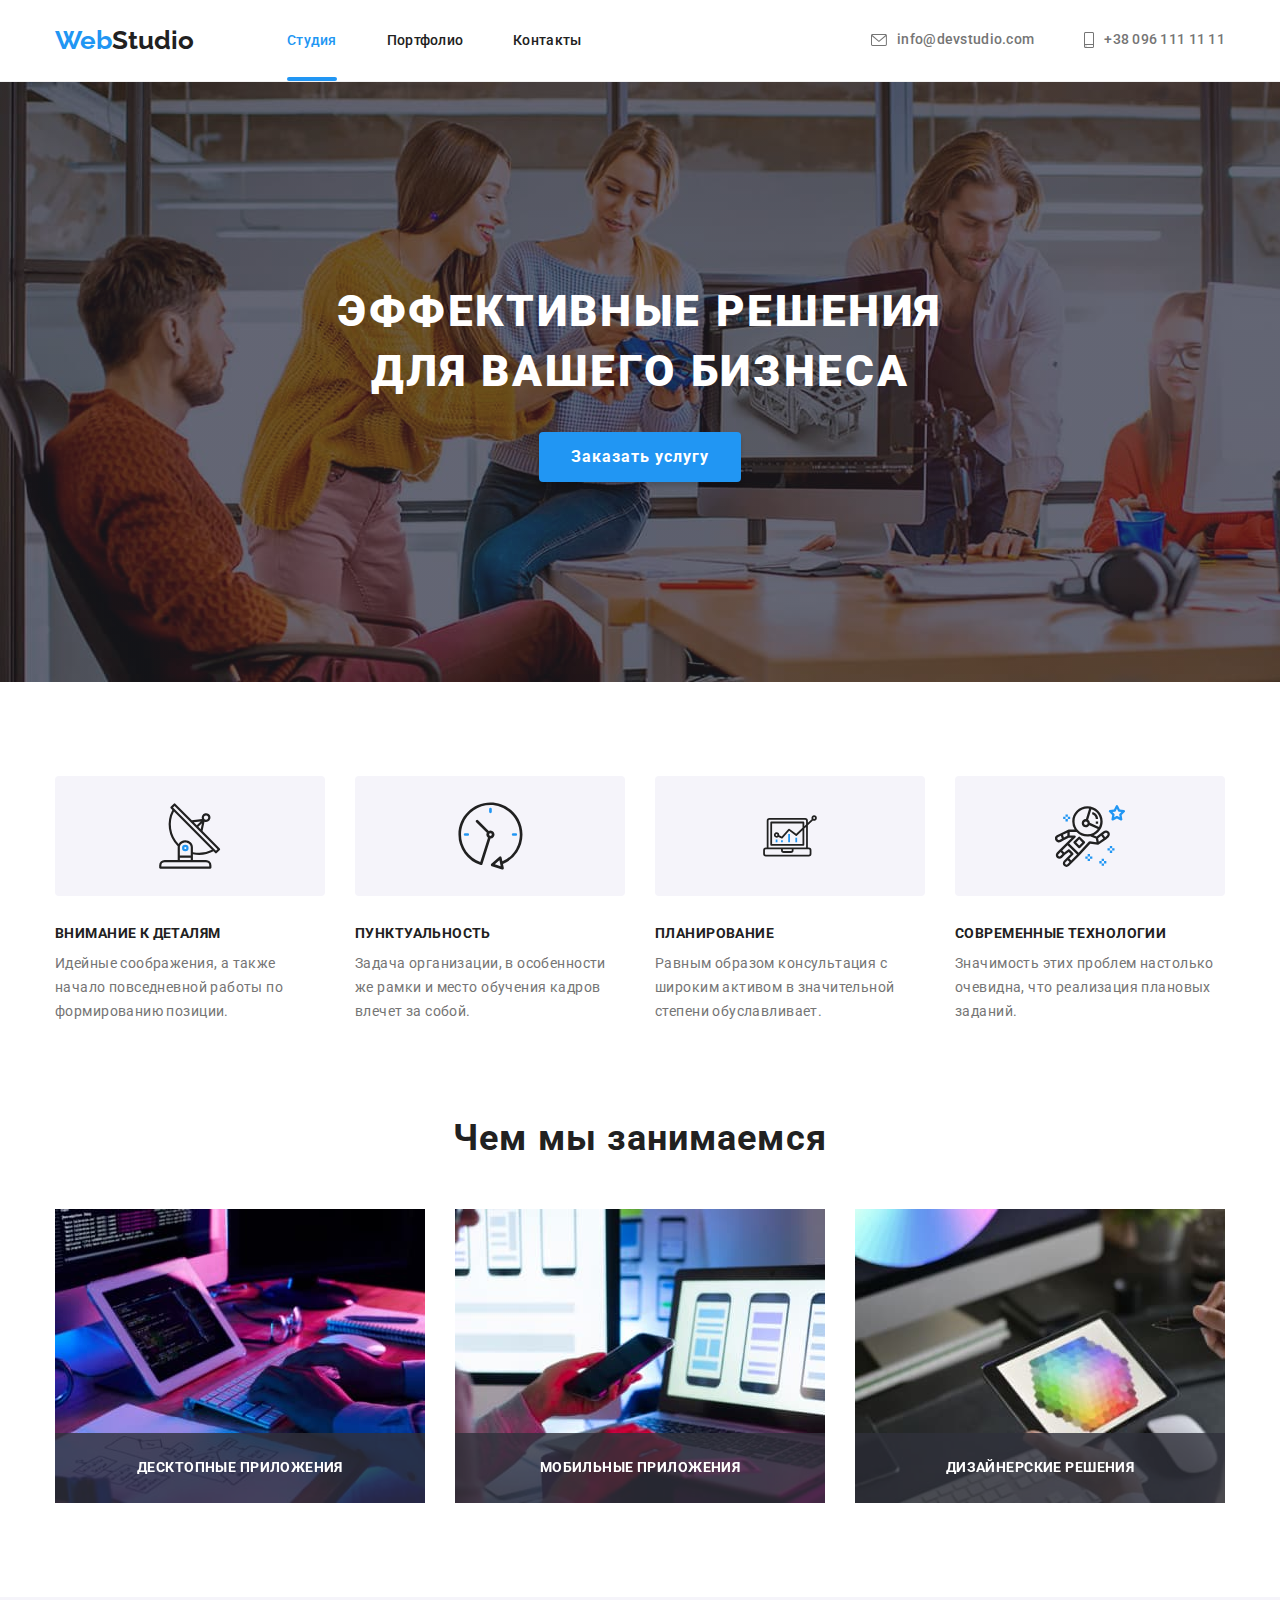
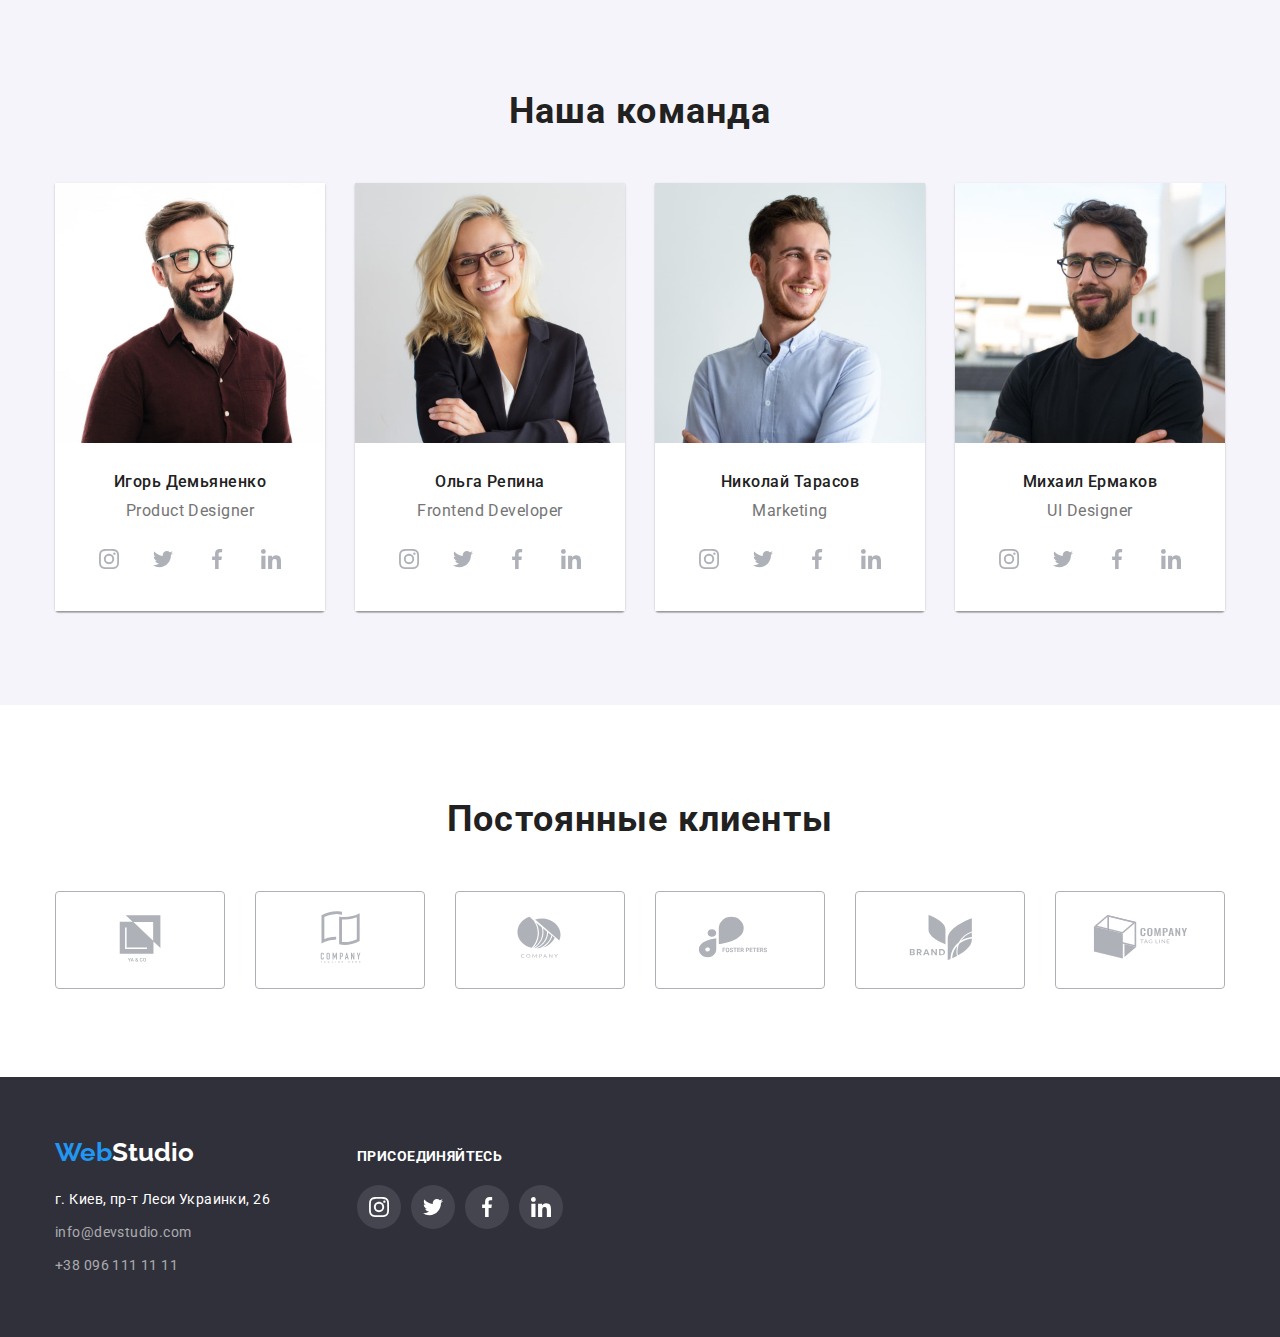
==== index.html @ 29292ff2 "Add files via upload" ====
<!DOCTYPE html>
<html lang="ru">
<head>
  <meta charset="UTF-8">
  <meta http-equiv="X-UA-Compatible" content="IE=edge">
  <meta name="viewport" content="width=device-width, initial-scale=1.0">
  <link rel="preconnect" href="https://fonts.googleapis.com">
  <link rel="preconnect" href="https://fonts.gstatic.com" crossorigin>
  <link href="https://fonts.googleapis.com/css2?family=Raleway:wght@700&family=Roboto:wght@400;500;700;900&display=swap"
    rel="stylesheet">
  <link rel="stylesheet" href="https://cdnjs.cloudflare.com/ajax/libs/modern-normalize/1.1.0/modern-normalize.min.css">
    <link rel="stylesheet" href="./css/styles.css">
    <title>Document</title>
</head>
<body>
  <header>
    <div class="container header-items">
      <a class="logo" href="./index.html">Web<span class="logostudiotop">Studio</span></a>
      <!--Site navigation-->
      <nav>
        <ul class="navlist">
          <li class="sitenav"><a class="sitenavlink current-page" href="./index.html">Студия</a></li>
          <li class="sitenav"><a class="sitenavlink" href="./portfolio.html">Портфолио</a></li>
          <li class="sitenav"><a class="sitenavlink" href="">Контакты</a></li>
        </ul>
      </nav>
      <!--Phone and email-->
      <div class="contacts-wrapper">
        <a class="contacts header-email" href="mailto:info@devstudio.com">
          <svg class="email-icon" width="16px" height="12px">
            <use href="./images/symbol-defs.svg#icon-envelope"></use>
          </svg>
          info@devstudio.com</a>
        <a class="contacts header-phone" href="tel:+380961111111">
          <svg class="email-icon" width="10px" height="16px">
            <use href="./images/symbol-defs.svg#icon-smartphone"></use>
          </svg>
          +38 096 111 11 11</a>
      </div>
    </div>
  </header>
  <main>
    <section class="hero">
      <h1 class="hero-title">Эффективные решения для вашего бизнеса</h1>
      <button class="hero-button modal-window-button" data-open-modal>Заказать услугу</button>
    </section>
    
<!-- ---------------------MODAL window--------------- -->
      <div class="backgrop is-hidden" data-backdrop>
      <div class="modal">
        <p>
        </p>
        <button class="modal-close-button" data-close-modal>
          <svg class="modal-icon" width="30" height="30">
            <use href="./images/symbol-defs.svg#icon-close"></use>
          </svg>
        </button>
      </div>
    </div>

    <!--Наши преимущества-->
    <section class="section">
      <h2 class="visually-hidden">Наши преимущества</h2>
      <div class="container">
        <ul class="list-gen-setting">
          <li class="benefits-item">
            <div class="benefits-thumb">
              <svg class="benefits-icon" width="65.32px" height="70px">
                <use href="./images/symbol-defs.svg#icon-antenna"></use>
              </svg>
            </div>
            <h3 class="benefits-title">Внимание к деталям</h3>
            <p class="benefits-description">Идейные соображения, а также начало повседневной работы по формированию позиции.</p>
          </li>
          <li class="benefits-item">
            <div class="benefits-thumb">
              <svg class="benefits-icon" width="66.96px" height="70px">
                <use href="./images/symbol-defs.svg#icon-clock"></use>
              </svg>
            </div>
            <h3 class="benefits-title">Пунктуальность</h3>
            <p class="benefits-description">Задача организации, в особенности же рамки и место обучения кадров влечет за собой.</p>
          </li>
          <li class="benefits-item">
            <div class="benefits-thumb">
              <svg class="benefits-icon" width="70px" height="53.69px">
                <use href="./images/symbol-defs.svg#icon-diagram"></use>
              </svg>
            </div>
            <h3 class="benefits-title">Планирование</h3>
            <p class="benefits-description">Равным образом консультация с широким активом в значительной степени обуславливает.</p>
          </li>
          <li class="benefits-item">
            <div class="benefits-thumb">
              <svg class="benefits-icon" width="70px" height="70px">
                <use href="./images/symbol-defs.svg#icon-astronaut"></use>
              </svg>
            </div>
            <h3 class="benefits-title">Современные технологии</h3>
            <p class="benefits-description">Значимость этих проблем настолько очевидна, что реализация плановых заданий.</p>
          </li>
        </ul>
      </div>
    </section>
    <!--Чем мы занимаемся-->
    <section class="section remove-padding-part">
      <div class="container what-we-do">
        <h2 class="what-we-do-title">Чем мы занимаемся</h2>
        <ul class="list-gen-setting what-we-do-list">
          <li>
            <img class="what-we-do-image" src="./images/img1.jpg" alt="разработка кода" width="370">
            <div class="what-we-do-thumb">
              <p class="what-we-do-description">Десктопные приложения</p>
            </div>
          </li>
          <li>
            <img class="what-we-do-image" src="./images/img2.jpg" alt="разработка дизайна" width="370">
            <div class="what-we-do-thumb">
              <p class="what-we-do-description">Мобильные приложения</p>
            </div>
          </li>
          <li>
            <img class="what-we-do-image" src="./images/img3.jpg" alt="разработка графики" width="370">
            <div class="what-we-do-thumb">
              <p class="what-we-do-description">Дизайнерские решения</p>
            </div>
          </li>
        </ul>
      </div>
    </section>
    <!--Наша команда-->
    <section class="our-team section">
      <div class="container">
        <h2 class="our-team-title">Наша команда</h2>
        <ul class="list-gen-setting our-team-list">
          <li class="our-team-item">
            <img src="./images/img4.jpg" alt="брюнет в очках и коричневой рубашке" width="270">
            <div class="our-team-box">
              <h3 class="our-team-names">Игорь Демьяненко</h3>
              <p class="our-team-position" lang="en">Product Designer</p>
              <ul class="list-gen-setting our-team-contacts">
                <li class="our-team-contacts-item">
                  <a class="our-team-contacts-link" href="">
                    <svg class="our-team-icon" width="20px" height="20px">
                      <use href="./images/symbol-defs.svg#icon-instagram"></use>
                    </svg>
                  </a>
                </li>
                <li class="our-team-contacts-item">
                  <a class="our-team-contacts-link" href="">
                  <svg class="our-team-icon" width="20px" height="16.25px">
                    <use href="./images/symbol-defs.svg#icon-twitter"></use>
                  </svg>
                </a>
                </li>
                <li class="our-team-contacts-item">
                  <a class="our-team-contacts-link" href="">
                  <svg class="our-team-icon" width="10px" height="20px">
                    <use href="./images/symbol-defs.svg#icon-facebook"></use>
                  </svg>
                </a>
                </li>
                <li class="our-team-contacts-item">
                  <a class="our-team-contacts-link" href="">
                  <svg class="our-team-icon" width="20px" height="20px">
                    <use href="./images/symbol-defs.svg#icon-linkedin"></use>
                  </svg>
                </a>
                </li>
              </ul>
            </div>
          </li>
          <li class="our-team-item">
            <img src="./images/img5.jpg" alt="блондинка в очках" width="270">
            <div class="our-team-box">
              <h3 class="our-team-names">Ольга Репина</h3>
              <p class="our-team-position" lang="en">Frontend Developer</p>
              <ul class="list-gen-setting our-team-contacts">
                <li class="our-team-contacts-item">
                  <a class="our-team-contacts-link" href="">
                    <svg class="our-team-icon" width="20px" height="20px">
                      <use href="./images/symbol-defs.svg#icon-instagram"></use>
                    </svg>
                  </a>
                </li>
                <li class="our-team-contacts-item">
                  <a class="our-team-contacts-link" href="">
                  <svg class="our-team-icon" width="20px" height="16.25px">
                    <use href="./images/symbol-defs.svg#icon-twitter"></use>
                  </svg>
                </a>
                </li>
                <li class="our-team-contacts-item">
                  <a class="our-team-contacts-link" href="">
                  <svg class="our-team-icon" width="10px" height="20px">
                    <use href="./images/symbol-defs.svg#icon-facebook"></use>
                  </svg>
                </a>
                </li>
                <li class="our-team-contacts-item">
                  <a class="our-team-contacts-link" href="">
                  <svg class="our-team-icon" width="20px" height="20px">
                    <use href="./images/symbol-defs.svg#icon-linkedin"></use>
                  </svg>
                </a>
                </li>
              </ul>
            </div>
          </li>
          <li class="our-team-item">
            <img src="./images/img6.jpg" alt="брюнет в белой рубашке" width="270">
            <div class="our-team-box">
              <h3 class="our-team-names">Николай Тарасов</h3>
              <p class="our-team-position" lang="en">Marketing</p>
              <ul class="list-gen-setting our-team-contacts">
                <li class="our-team-contacts-item">
                  <a class="our-team-contacts-link" href="">
                    <svg class="our-team-icon" width="20px" height="20px">
                      <use href="./images/symbol-defs.svg#icon-instagram"></use>
                    </svg>
                  </a>
                </li>
                <li class="our-team-contacts-item">
                  <a class="our-team-contacts-link" href="">
                    <svg class="our-team-icon" width="20px" height="16.25px">
                      <use href="./images/symbol-defs.svg#icon-twitter"></use>
                    </svg>
                  </a>
                </li>
                <li class="our-team-contacts-item">
                  <a class="our-team-contacts-link" href="">
                    <svg class="our-team-icon" width="10px" height="20px">
                      <use href="./images/symbol-defs.svg#icon-facebook"></use>
                    </svg>
                  </a>
                </li>
                <li class="our-team-contacts-item">
                  <a class="our-team-contacts-link" href="">
                    <svg class="our-team-icon" width="20px" height="20px">
                      <use href="./images/symbol-defs.svg#icon-linkedin"></use>
                    </svg>
                  </a>
                </li>
              </ul>
            </div>
          </li>
          <li class="our-team-item">
            <img src="./images/img7.jpg" alt="брюнет в очках и черной футболке" width="270">
            <div class="our-team-box">
              <h3 class="our-team-names">Михаил Ермаков</h3>
              <p class="our-team-position" lang="en">UI Designer</p>
              <ul class="list-gen-setting our-team-contacts">
                <li class="our-team-contacts-item">
                  <a class="our-team-contacts-link" href="">
                    <svg class="our-team-icon" width="20px" height="20px">
                      <use href="./images/symbol-defs.svg#icon-instagram"></use>
                    </svg>
                  </a>
                </li>
                <li class="our-team-contacts-item">
                  <a class="our-team-contacts-link" href="">
                    <svg class="our-team-icon" width="20px" height="16.25px">
                      <use href="./images/symbol-defs.svg#icon-twitter"></use>
                    </svg>
                  </a>
                </li>
                <li class="our-team-contacts-item">
                  <a class="our-team-contacts-link" href="">
                    <svg class="our-team-icon" width="10px" height="20px">
                      <use href="./images/symbol-defs.svg#icon-facebook"></use>
                    </svg>
                  </a>
                </li>
                <li class="our-team-contacts-item">
                  <a class="our-team-contacts-link" href="">
                    <svg class="our-team-icon" width="20px" height="20px">
                      <use href="./images/symbol-defs.svg#icon-linkedin"></use>
                    </svg>
                  </a>
                </li>
              </ul>
            </div>
          </li>
        </ul>
      </div>
    </section>
    <!--Постоянные клиенты-->
    <section class="section">
      <div class="container">
        <h2 class="regular-clients-title">Постоянные клиенты</h2>
        <ul class="list-gen-setting">
          <li class="regular-clients-item">
            <a class="regular-clients-link" href="">
            <svg class="regular-clients-icon" width="106px" height="60px">
              <use href="./images/symbol-defs.svg#icon-logoyeanco"></use>
            </svg>
            </a>
          </li>
          <li class="regular-clients-item">
            <a class="regular-clients-link" href="">
              <svg class="regular-clients-icon" width="106px" height="60px">
                <use href="./images/symbol-defs.svg#icon-logotagline"></use>
              </svg>
            </a>
          </li>
          <li class="regular-clients-item">
            <a class="regular-clients-link" href="">
              <svg class="regular-clients-icon" width="106px" height="60px">
                <use href="./images/symbol-defs.svg#icon-logocompany"></use>
              </svg>
            </a>
          </li>
          <li class="regular-clients-item">
            <a class="regular-clients-link" href="">
              <svg class="regular-clients-icon" width="106px" height="60px">
                <use href="./images/symbol-defs.svg#icon-logofoster"></use>
              </svg>
            </a>
          </li>
          <li class="regular-clients-item">
            <a class="regular-clients-link" href="">
              <svg class="regular-clients-icon" width="106px" height="60px">
                <use href="./images/symbol-defs.svg#icon-logobrand"></use>
              </svg>
            </a>
          </li>
          <li class="regular-clients-item">
            <a class="regular-clients-link" href="">
              <svg class="regular-clients-icon" width="106px" height="60px">
                <use href="./images/symbol-defs.svg#icon-logotagline2"></use>
              </svg>
            </a>
          </li>
        </ul>
      </div>
    </section>
  </main>
  <footer>
    <div class="container footer-wrap">
      <div class="footer-column">
      <a class="logo" href="./index.html">Web<span class="logostudiobottom">Studio</span></a>
      <address class="address-footer">
        г. Киев, пр-т Леси Украинки, 26
      </address>
      <a class="contacts-footer" href="mailto:info@devstudio.com">info@devstudio.com</a>
      <a class="contacts-footer" href="tel:+380961111111">+38 096 111 11 11</a>
      </div>
      <div class="footer-column">
      <h2 class="join-title-footer">Присоединяйтесь</h2>
      <ul class="list-gen-setting footer-contacts">
        <li class="footer-contacts-item">
          <a class="footer-contacts-link" href="">
            <svg class="footer-icon" width="20px" height="20px">
              <use href="./images/symbol-defs.svg#icon-instagram"></use>
            </svg>
          </a>
        </li>
        <li class="footer-contacts-item">
          <a class="footer-contacts-link" href="">
            <svg class="footer-icon" width="20px" height="16.25px">
              <use href="./images/symbol-defs.svg#icon-twitter"></use>
            </svg>
          </a>
        </li>
        <li class="footer-contacts-item">
          <a class="footer-contacts-link" href="">
            <svg class="footer-icon" width="10px" height="20px">
              <use href="./images/symbol-defs.svg#icon-facebook"></use>
            </svg>
          </a>
        </li>
        <li class="footer-contacts-item">
          <a class="footer-contacts-link" href="">
            <svg class="footer-icon" width="20px" height="20px">
              <use href="./images/symbol-defs.svg#icon-linkedin"></use>
            </svg>
          </a>
        </li>
      </ul>
    </div>
    </div>
  </footer>
  <script>
    const refs = {
    openModalBtn: document.querySelector("[data-open-modal]"),
    closeModalBtn: document.querySelector("[data-close-modal]"),
    backdrop: document.querySelector("[data-backdrop]"),
    };

    refs.openModalBtn.addEventListener("click", toggleModal);
    refs.closeModalBtn.addEventListener("click", toggleModal);

    refs.backdrop.addEventListener("click", logBackdropClick);

    function toggleModal() {
      refs.backdrop.classList.toggle("is-hidden");
            }
    function logBackdropClick() {
    console.log("Это клик в бекдроп");
            }
  </script>
</body>
</html>
---- css/styles.css ----
:root {
  --secondary-text-color: #757575;
  --accent-color: #2196F3;
  --primary-text-color: #212121;
}
h1,
h2,
h3,
p,
ul {
  margin: 0;
  padding: 0;
}
body {
  color: var(--primary-text-color);
  font-family: 'Roboto', sans-serif;
}
.container {
  width: 1200px;
  align-items: center;
  margin-left: auto;
  margin-right: auto;
  padding-left: 15px;
  padding-right: 15px;
}
  /*Создан общий вспомогательный класс 
  .container для центрирования и ограничения контента по ширине. 
  Ширина «контейнера» соответствует макету и равна 1200px.
  «Контейнер» оборачивает контент хедера,
    футера и секций. То есть находится внутри них.*/

.section { 
  padding-top: 94px; 
  padding-bottom: 94px;
}
.remove-padding-part {
  padding-top: 0;
}

header {
  background-color: #ffffff;
  border-bottom-width: 1px;
  border-bottom-color: rgba(236, 236, 236, 0.7);
  border-bottom-style: solid;
}
.header-items {
  display: flex;
  justify-content: space-around;
  padding: 25px 15px;
}
.logo {
  color: var(--accent-color);
  font-family: Raleway, sans-serif;
  font-weight: 700;
  font-size: 26px;
  line-height: 1.19;
  text-decoration: none;
  margin-right: 93px;
}
.logostudiotop {
  color: var(--primary-text-color);
}
.logostudiobottom {
  color: #FFFFFF;
}
.navlist {
  list-style-type: none;
  display: flex;
  margin-right: auto;
  margin-top: 0;
  margin-bottom: 0;
}

.sitenav + .sitenav {
  margin-left: 50px;
}
.sitenavlink {
  color: var(--primary-text-color);
  text-decoration: none;
  font-weight: 500;
  font-size: 14px;
  line-height: 1.14;
  letter-spacing: 0.02em;
  transition: color 250ms cubic-bezier(0.4, 0, 0.2, 1);
}
.sitenavlink:hover,
.sitenavlink:focus {
  color: var(--accent-color);
}
.sitenavlink.current-page {
  position: relative;
  color: var(--accent-color);
}
.current-page::after {
  position: absolute;
  left: 0;
  bottom: -32.5px;
  
  content: '';
  display: block;
  width: 100%;
  height: 4px;
  background-color: var(--accent-color);
  border-radius: 2px;
}
.contacts-wrapper {
  display: flex;
  margin-left: auto;
}
.contacts {
  color: var(--secondary-text-color);
  text-decoration: none;
  font-weight: 500;
  font-size: 14px;
  line-height: 1.14;
  letter-spacing: 0.02em;
  display: flex;
  align-items: center;
  transition: color 250ms cubic-bezier(0.4, 0, 0.2, 1);
}
.contacts:hover,
.contacts:focus,
.contacts-footer:hover,
.contacts-footer:focus {
  color: var(--accent-color);
}

.contacts + .contacts {
  margin-left: 50px;
}

.email-icon {
  fill: currentColor;
  margin-right: 10px;
}

button {
  cursor: pointer;
}


/* Page index ------------------------------------------*/ 
.hero {
  padding-top: 200px;
  padding-bottom: 200px;
  height: 600px;
  max-width: 1600px;
  background-image: linear-gradient(
    to right, 
    rgba(47, 48, 58, 0.4),
    rgba(47, 48, 58, 0.4)
    ),
    url(../images/imghero.jpg);
  background-size: cover;
  background-repeat: no-repeat;
  margin-left: auto;
  margin-right: auto;
}
.hero-title {
  color: #FFFFFF;
  font-weight: 900;
  font-size: 44px;
  line-height: 1.36;
  text-align: center;
  letter-spacing: 0.06em;
  text-transform: uppercase;
  
  width: 696px;
  margin-top: 0;
  margin-right: auto;
  margin-left: auto;
  margin-bottom: 30px;
}
.hero-button {
  color: #FFFFFF;
  font-family: 'Roboto', sans-serif;
  font-weight: 700;
  font-size: 16px;
  line-height: 1.87;
  text-align: center;
  letter-spacing: 0.06em;
  background-color: var(--accent-color);
  border-radius: 4px;
  border: 0;
  box-shadow: 0px 4px 4px 0px rgba(0, 0, 0, 0.15);

  display: block;
  margin-right: auto;
  margin-left: auto;
  padding: 10px 32px;
}
/* --------Modal window---------------------- */

.backgrop {
  position: fixed;
  top: 0;
  left: 0;
  width: 100%;
  height: 100%;
  background-color: hsla(0, 0%, 0%, 0.2);
  transition: opacity 250ms cubic-bezier(0.4, 0, 0.2, 1);}

.backgrop.is-hidden {
  opacity: 0;
  pointer-events: none;
  
}
.backgrop.is-hidden .modal {
  transform: translate(-50%, -50%) scale(0.9);
}

.modal {
  position: absolute;
  top: 50%;
  left: 50%;
  transform: translate(-50%, -50%) scale(1);
  transition: transform 250ms cubic-bezier(0.4, 0, 0.2, 1);
  
  width: 528px;
  height: 581px;
  padding: 8px;
  display: flex;
  justify-content: flex-end;
    
  background-color: #FFFFFF;
  box-shadow: 0px 1px 3px rgba(0, 0, 0, 0.12), 0px 1px 1px rgba(0, 0, 0, 0.14), 0px 2px 1px rgba(0, 0, 0, 0.2);
  border-radius: 4px;
}
.modal-close-button {
  border-radius: 50%;
  padding: 0;
  border: 0;
  background-color: #FFFFFF;
  width: 30px;
  height: 30px;
  
}
/* -------------------------------------end Modal window---------- */
.list-gen-setting {
  list-style-type: none;
  display: flex;
  margin: 0;
  }
.visually-hidden:not(:focus):not(:active) {
  clip: rect(0 0 0 0);
  clip-path: inset(50%);
  height: 1px;
  overflow: hidden;
  position: absolute;
  white-space: nowrap;
  width: 1px;
}
.benefits-item {
  margin-top: 0;
  margin-bottom: 0;
  width: 270px;
}
.benefits-item + .benefits-item {
  margin-left: 30px;
}
.benefits-thumb {
  width: 270px;
  height: 120px;
  margin-bottom: 30px;
  background-color: rgba(245, 244, 250, 1);
  display: flex;
  align-items: center;
  border-radius: 4px;
}
.benefits-icon {
  margin: auto;
}

.benefits-title {
  color: var(--primary-text-color);
  font-weight: 700;
  font-size: 14px;
  line-height: 1.14;
  letter-spacing: 0.03em;
  text-transform: uppercase;

  margin-bottom: 10px;
}

.benefits-description {
  color: var(--secondary-text-color);
  font-size: 14px;
  line-height: 1.71;
  letter-spacing: 0.03em;
}

.what-we-do-section {
  background-color: #FFFFFF;
  padding-top: 0;
  margin-top: 0;
}
.what-we-do-image {
  display: block;
  width: 370px;
}
.what-we-do-list {
  padding-left: 0;
  padding-right: 0;
}
.what-we-do-list > li {
  position: relative;
  margin-left: auto;
  margin-right: auto;
  }
.what-we-do-list > li + li {
  margin-left: 30px;
}
.what-we-do-thumb {
  position: absolute;
  bottom: 0;
  width: 100%;
  height: 70px;
  display: flex;
  justify-content: center;
  align-items: center;

  background-color: hsla(235, 10%, 21%, 0.8);
}
.what-we-do-description {
  font-weight: 700;
  font-size: 14px;
  line-height: 1.14;
  text-align: center;
  letter-spacing: 0.03em;
  text-transform: uppercase;
  color: #FFFFFF;
}

.what-we-do-title,
.our-team-title,
.regular-clients-title {
  color: var(--primary-text-color);
  font-weight: 700;
  font-size: 36px;
  line-height: 1.16;
  text-align: center;
  letter-spacing: 0.03em;

  margin-top: 0;
  margin-right: auto;
  margin-left: auto;
  margin-bottom: 50px;
}
.our-team-box {
  padding: 30px 0;
  background-color: rgba(255, 255, 255, 1);
}

.our-team-list {
  justify-content: center;
}
.our-team {
  background-color: #F5F4FA;
}
.our-team-item {
  box-shadow: 0px 1px 3px rgba(0, 0, 0, 0.12), 0px 1px 1px rgba(0, 0, 0, 0.14), 0px 2px 1px rgba(0, 0, 0, 0.2);
  border-radius: 0px 0px 4px 4px;
}
.our-team-item + .our-team-item {
  margin-left: 30px;
}
.our-team-item > img {
  display: block;
}
.our-team-names {
  color: var(--primary-text-color);
  font-weight: 500;
  font-size: 16px;
  line-height: 1.18;
  text-align: center;
  letter-spacing: 0.03em;

  margin-bottom: 10px;
}
.our-team-position {
  color: var(--secondary-text-color);
  font-size: 16px;
  line-height: 1.18;
  text-align: center;
  letter-spacing: 0.03em;
  margin-bottom: 16px;
}
.our-team-contacts,
.footer-contacts {
  display: flex;
  justify-content: center;
  align-items: center;

}
.our-team-contacts-item,
.our-team-contacts-link,
.footer-contacts-item,
.footer-contacts-link {
  width: 44px;
  height: 44px;
  border-radius: 50%;

  display: flex;
  justify-content: center;
  align-items: center;
  
}
.our-team-contacts-item,
.our-team-contacts-link {
  color: #AFB1B8;
  transition: color 250ms cubic-bezier(0.4, 0, 0.2, 1), background-color 250ms cubic-bezier(0.4, 0, 0.2, 1);
  }
.our-team-contacts-item + .our-team-contacts-item,
.footer-contacts-item + .footer-contacts-item {
  margin-left: 10px;
}
.our-team-icon,
.footer-icon {
  width: 20px;
  height: 20px;
  fill: currentColor;

  transition: fill 250ms cubic-bezier(0.4, 0, 0.2, 1);
}
.our-team-contacts-link:hover,
.our-team-contacts-link:focus {
  background-color: var(--accent-color);
  color: rgba(255, 255, 255, 1);
}
.our-team-icon:hover,
.our-team-icon:focus {
  fill: currentColor;
}
.regular-clients-item {
  width: 170px;
  height: 92px;
}
.regular-clients-item + .regular-clients-item {
  margin-left: 30px;
}
.regular-clients-link {
  display: block;
  padding: 16px 32px;
  border: 1px solid #AFB1B8;
  border-radius: 4px;
  background-color: #ffffff;
  color: #AFB1B8;
  transition: border 250ms cubic-bezier(0.4, 0, 0.2, 1), color 250ms cubic-bezier(0.4, 0, 0.2, 1);
}
.regular-clients-link:hover,
.regular-clients-link:focus {
  border: 1px solid var(--accent-color);
  color: var(--accent-color);
}
.regular-clients-icon {
  transition: fill 250ms cubic-bezier(0.4, 0, 0.2, 1);
}
.regular-clients-icon,
.regular-clients-icon:hover,
.regular-clients-icon:focus,
.footer-icon,
.footer-icon:hover,
.footer-icon:focus {
  fill: currentColor;
}
/*Page portfolio ------------------------------------------------ */
.our-works-list {
  justify-content: center;
  margin-bottom: 50px;
}
.our-works-filter {
  color: var(--primary-text-color);
  font-family: 'Roboto', sans-serif;
  font-weight: 500;
  font-size: 16px;
  line-height: 1.62;
  letter-spacing: 0.03em;
  border-radius: 4px;
  border-color: #F5F4FA;
  border: 0px;

  padding: 6px 22px;
  transition: color 250ms cubic-bezier(0.4, 0, 0.2, 1), background-color 250ms cubic-bezier(0.4, 0, 0.2, 1), box-shadow 250ms cubic-bezier(0.4, 0, 0.2, 1), border-color 250ms cubic-bezier(0.4, 0, 0.2, 1);
}
.our-works-filter:hover,
.our-works-filter:focus {
  color: #FFFFFF;
  background-color: var(--accent-color);
  box-shadow: 0px 3px 1px rgba(0, 0, 0, 0.1), 0px 1px 2px rgba(0, 0, 0, 0.08), 0px 2px 2px rgba(0, 0, 0, 0.12);
  border-color: var(--accent-color);
}
.our-works-item + .our-works-item {
  margin-left: 8px;
}
.work-examples-list {
  flex-wrap: wrap;
  margin-left: -30px;
  margin-top: -30px;
}
.work-examples-list > li {
  flex-basis: calc(100% / 3 - 30px);
  margin-left: 30px;
  margin-top: 30px;
  transition: box-shadow 250ms cubic-bezier(0.4, 0, 0.2, 1);

  overflow: hidden;
}
.work-examples-list > li:hover {
  box-shadow: 0px 1px 1px rgba(0, 0, 0, 0.12), 0px 4px 4px rgba(0, 0, 0, 0.06), 1px 4px 6px rgba(0, 0, 0, 0.16);
} 
.work-examples-list li a > img {
  display: block;
}
.wrap {
  position: relative;
  overflow: hidden;
}
.work-examples-thumb {
  position: absolute;
  width: 370px;
  height: 294px;
  top: 0;
  right: 0;

  background-color: hsla(207, 90%, 54%, 0.9);
  transform: translateY(100%);
  transition: transform 250ms cubic-bezier(0.4, 0, 0.2, 1);

  padding: 63px 24px; }
.work-examples-thumb p {
  color: hsla(0, 0%, 100%, 1);
  font-weight: 400;
  font-size: 18px;
  line-height: 1.5;
  letter-spacing: 0.03em;
}
.work-examples-list > li>:hover .work-examples-thumb {
  transform: translateY(0);
}
.work-examples-box {
  border: 1px solid rgba(238, 238, 238, 1);
  padding: 20px 24px;
}
.work-examples-name {
  color: var(--primary-text-color);
  font-weight: 700;
  font-size: 18px;
  line-height: 2;
  letter-spacing: 0.06em;
}
.work-examples-type {
  color: var(--secondary-text-color);
  font-size: 16px;
  line-height: 1.87;
  letter-spacing: 0.03em;

  margin-top: 4px;
}
/* Footer ----------------------------------------------- */
footer {
  background-color: #2F303A;
  padding-top: 60px;
  padding-bottom: 60px;
}
.address-footer {
  color: #FFFFFF;
  font-size: 14px;
  font-style: normal;
  line-height: 1.71;
  letter-spacing: 0.03em;

  margin-top: 20px;
}
.contacts-footer {
  color: rgba(255, 255, 255, 0.6);
  font-size: 14px;
  line-height: 1.71;
  letter-spacing: 0.03em;
  text-decoration: none;
  display: block;
  margin-top: 9px;
}
.footer-wrap {
  display:flex;
  align-items: flex-start;
  
}
.join-title-footer {
  margin-bottom: 20px;
  padding-top: 12px;
  text-transform: uppercase;
  font-weight: 700;
  font-size: 14px;
  line-height: 1.14;
  color: #FFFFFF;
  letter-spacing: 0.03em;
}

.footer-column + .footer-column {
  margin-left: 70px;
}
.footer-contacts-link {
  background-color: rgba(255, 255, 255, 0.1);
  color: #FFFFFF;

  transition: color 250ms cubic-bezier(0.4, 0, 0.2, 1), background-color 250ms cubic-bezier(0.4, 0, 0.2, 1);;
}
.footer-contacts-link:hover,
.footer-contacts-link:focus {
  background-color: #2196F3;
  color: #FFFFFF;
}

/*hover and focus are withing the header contact settings */
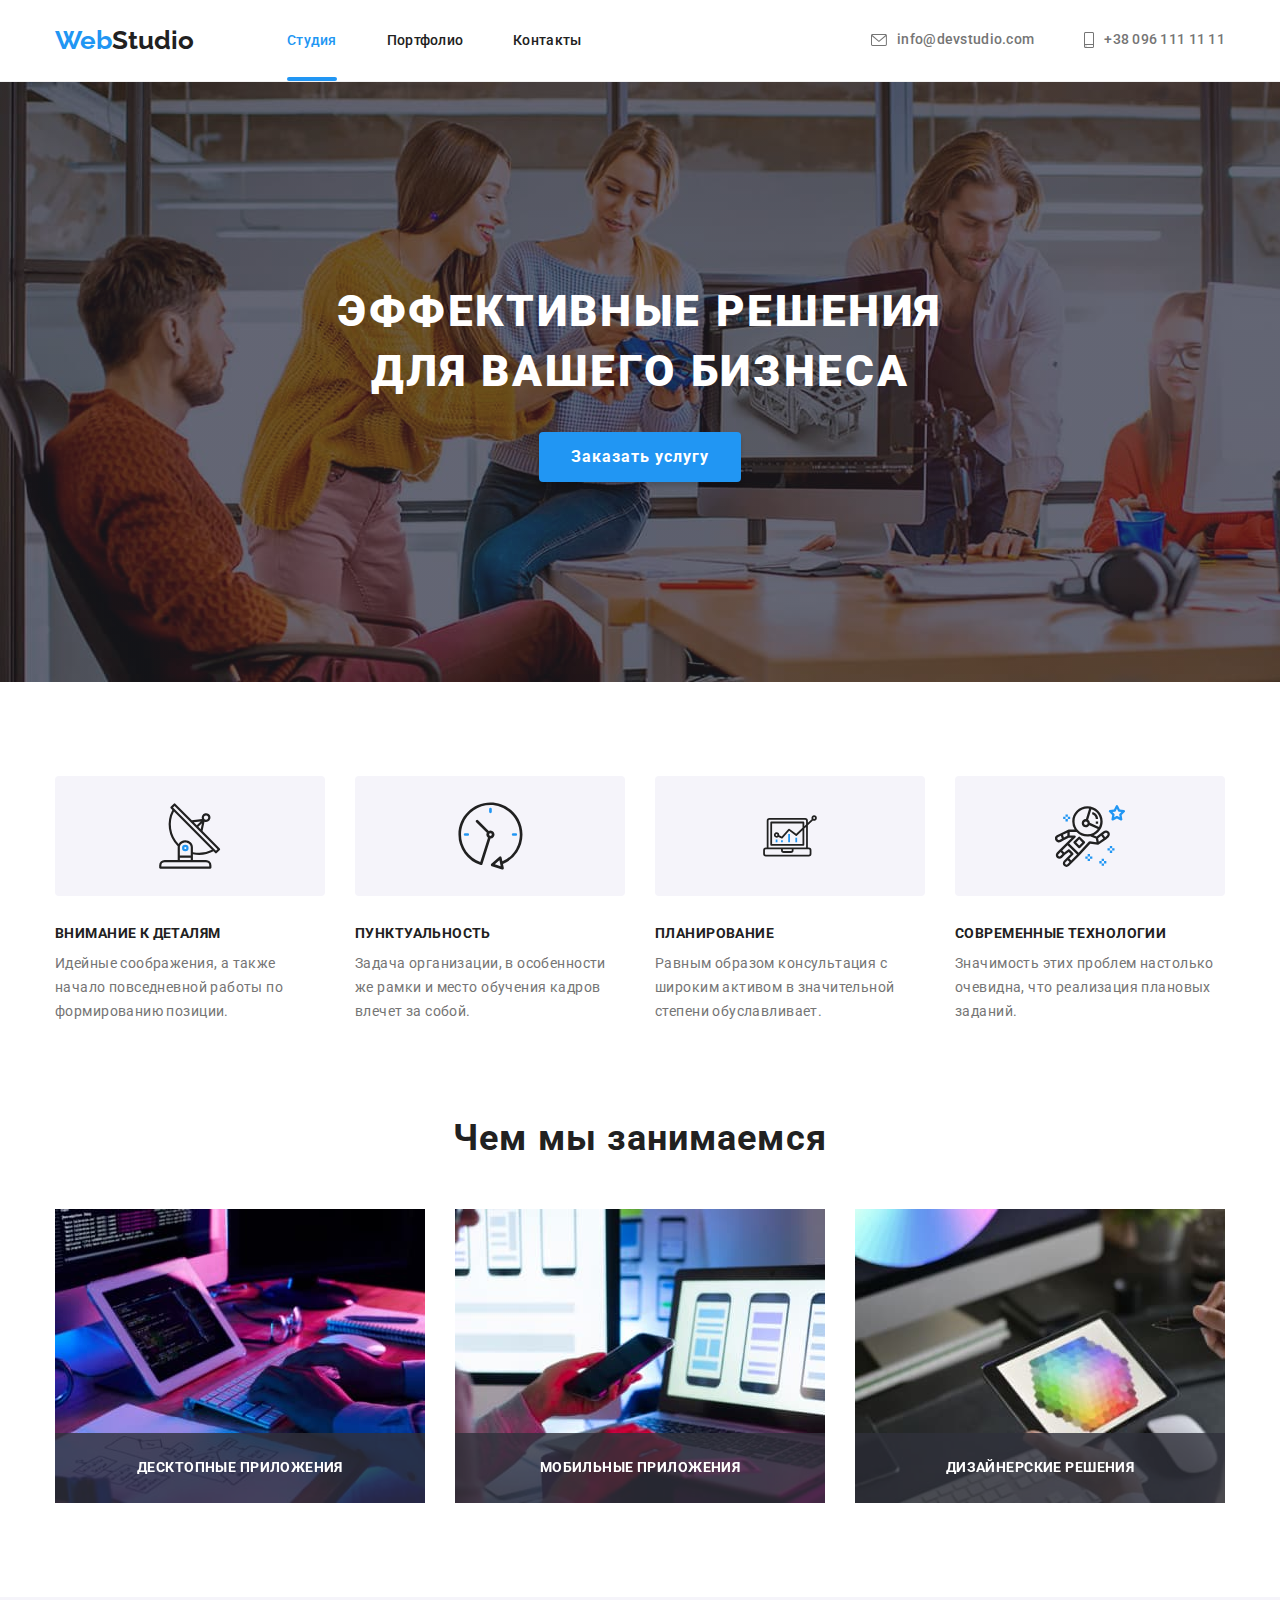
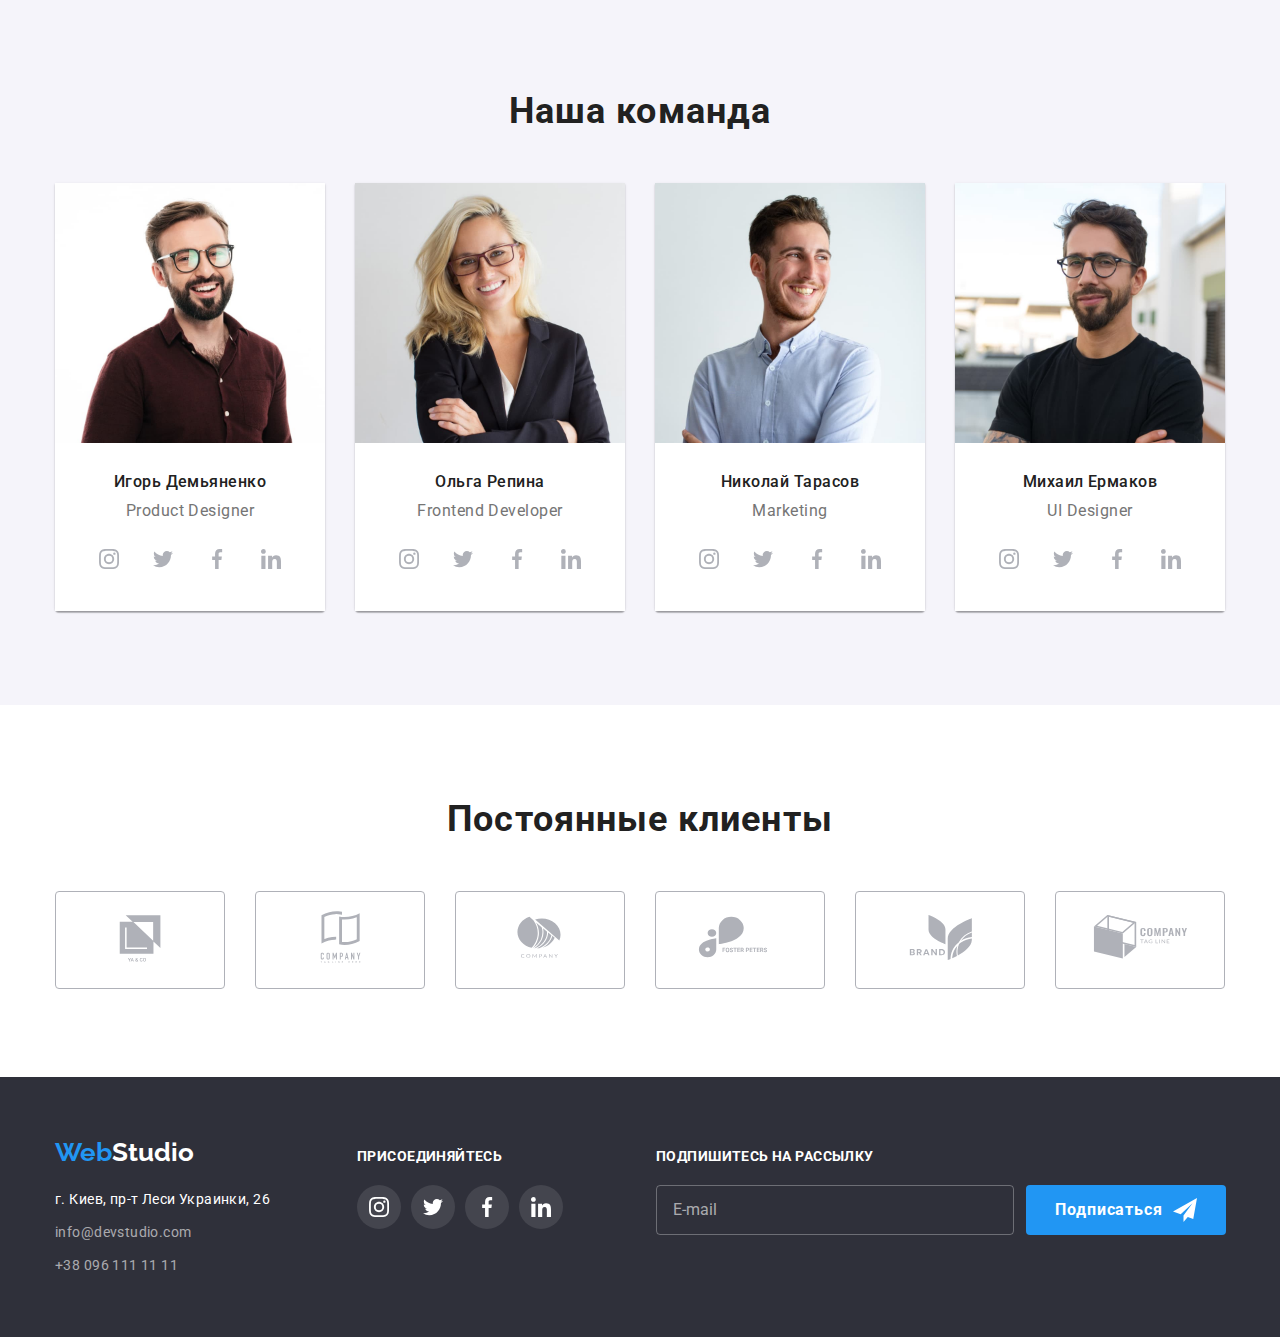
==== commit a1e8b053: "I'm already tired" ====
--- a/index.html
+++ b/index.html
@@ -48,15 +48,39 @@
 <!-- ---------------------MODAL window--------------- -->
       <div class="backgrop is-hidden" data-backdrop>
       <div class="modal">
-        <p>
-        </p>
         <button class="modal-close-button" data-close-modal>
-          <svg class="modal-icon" width="30" height="30">
+          <svg class="modal-icon" width="14" height="14">
             <use href="./images/symbol-defs.svg#icon-close"></use>
           </svg>
         </button>
+        <form action="">
+          <h2 class="modal-form-header">Оставьте свои данные, мы вам перезвоним</h2>
+          <div class="modal-form-field">
+            <label for="name" class="modal-form-label">Имя</label>
+            <input type="text" name="name" id="name"/>
+          </div>
+          <div class="modal-form-field">
+            <label for="tel" class="modal-form-label">Телефон</label>
+            <input type="text" name="tel" id="tel" />
+          </div>
+          <div class="modal-form-field">
+            <label for="email" class="modal-form-label">Почта</label>
+            <input type="text" name="email" id="email" />
+          </div>
+          <div class="modal-form-field">
+          <label for="comment" class="modal-form-label">Комментарий</label>
+            <textarea name="comment" id="comment" cols="30" rows="10" placeholder="Введите текст"></textarea>
+          </div>
+          <div class="modal-checkbox">
+            <label for="">
+              <input type="checkbox" />
+            Соглашаюсь с рассылкой и принимаю <a href="">Условия договора</a></label>
+          </div>
+          <button class="icon-button" type="submit">Подписаться</button>
+        </form>
       </div>
     </div>
+<!-- --------------------END of Modal wondow------------------ -->
 
     <!--Наши преимущества-->
     <section class="section">
@@ -338,46 +362,55 @@
   <footer>
     <div class="container footer-wrap">
       <div class="footer-column">
-      <a class="logo" href="./index.html">Web<span class="logostudiobottom">Studio</span></a>
-      <address class="address-footer">
-        г. Киев, пр-т Леси Украинки, 26
-      </address>
-      <a class="contacts-footer" href="mailto:info@devstudio.com">info@devstudio.com</a>
-      <a class="contacts-footer" href="tel:+380961111111">+38 096 111 11 11</a>
+        <a class="logo" href="./index.html">Web<span class="logostudiobottom">Studio</span></a>
+        <address class="address-footer">
+          г. Киев, пр-т Леси Украинки, 26
+        </address>
+        <a class="contacts-footer" href="mailto:info@devstudio.com">info@devstudio.com</a>
+        <a class="contacts-footer" href="tel:+380961111111">+38 096 111 11 11</a>
       </div>
       <div class="footer-column">
-      <h2 class="join-title-footer">Присоединяйтесь</h2>
-      <ul class="list-gen-setting footer-contacts">
-        <li class="footer-contacts-item">
-          <a class="footer-contacts-link" href="">
-            <svg class="footer-icon" width="20px" height="20px">
-              <use href="./images/symbol-defs.svg#icon-instagram"></use>
-            </svg>
-          </a>
-        </li>
-        <li class="footer-contacts-item">
-          <a class="footer-contacts-link" href="">
-            <svg class="footer-icon" width="20px" height="16.25px">
-              <use href="./images/symbol-defs.svg#icon-twitter"></use>
-            </svg>
-          </a>
-        </li>
-        <li class="footer-contacts-item">
-          <a class="footer-contacts-link" href="">
-            <svg class="footer-icon" width="10px" height="20px">
-              <use href="./images/symbol-defs.svg#icon-facebook"></use>
-            </svg>
-          </a>
-        </li>
-        <li class="footer-contacts-item">
-          <a class="footer-contacts-link" href="">
-            <svg class="footer-icon" width="20px" height="20px">
-              <use href="./images/symbol-defs.svg#icon-linkedin"></use>
-            </svg>
-          </a>
-        </li>
-      </ul>
-    </div>
+        <h2 class="join-title-footer">Присоединяйтесь</h2>
+        <ul class="list-gen-setting footer-contacts">
+          <li class="footer-contacts-item">
+            <a class="footer-contacts-link" href="">
+              <svg class="footer-icon" width="20px" height="20px">
+                <use href="./images/symbol-defs.svg#icon-instagram"></use>
+              </svg>
+            </a>
+          </li>
+          <li class="footer-contacts-item">
+            <a class="footer-contacts-link" href="">
+              <svg class="footer-icon" width="20px" height="16.25px">
+                <use href="./images/symbol-defs.svg#icon-twitter"></use>
+              </svg>
+            </a>
+          </li>
+          <li class="footer-contacts-item">
+            <a class="footer-contacts-link" href="">
+              <svg class="footer-icon" width="10px" height="20px">
+                <use href="./images/symbol-defs.svg#icon-facebook"></use>
+              </svg>
+            </a>
+          </li>
+          <li class="footer-contacts-item">
+            <a class="footer-contacts-link" href="">
+              <svg class="footer-icon" width="20px" height="20px">
+                <use href="./images/symbol-defs.svg#icon-linkedin"></use>
+              </svg>
+            </a>
+          </li>
+        </ul>
+      </div>
+    
+      <form class="footer-form">
+        <label class="footer-email-label">
+          <span class="footer-email-call">Подпишитесь на рассылку</span>
+          <input type="email" name="subscribe-email" placeholder="E-mail" class="footer-email-input" />
+        </label>
+        <button class="icon-button" type="submit">Подписаться</button>
+      </form>
+    
     </div>
   </footer>
   <script>
--- a/css/styles.css
+++ b/css/styles.css
@@ -190,7 +190,10 @@
   padding: 10px 32px;
 }
 /* --------Modal window---------------------- */
-
+input {
+  margin: 0;
+  padding: 0;
+}
 .backgrop {
   position: fixed;
   top: 0;
@@ -215,10 +218,11 @@
   left: 50%;
   transform: translate(-50%, -50%) scale(1);
   transition: transform 250ms cubic-bezier(0.4, 0, 0.2, 1);
+  padding: 40px;
   
   width: 528px;
   height: 581px;
-  padding: 8px;
+  padding: 40px;
   display: flex;
   justify-content: flex-end;
     
@@ -227,14 +231,31 @@
   border-radius: 4px;
 }
 .modal-close-button {
+  position: absolute;
+  top: 8px;
+  right: 8px;
   border-radius: 50%;
-  padding: 0;
-  border: 0;
-  background-color: #FFFFFF;
+  border: 1px solid rgba(0, 0, 0, 0.1);
+  background-color: #ffffff;
+  padding: 6px;
+  margin: 0;
   width: 30px;
   height: 30px;
-  
-}
+}
+
+.modal-form-header {
+  font-weight: 700;
+  font-size: 20px;
+  line-height: 1.15;
+  color: var(--primary-text-color);
+  letter-spacing: 0.03em;
+}
+
+.modal-form-field {
+  display: flex;
+  flex-direction: column;
+}
+
 /* -------------------------------------end Modal window---------- */
 .list-gen-setting {
   list-style-type: none;
@@ -556,7 +577,7 @@
 
   margin-top: 4px;
 }
-/* Footer ----------------------------------------------- */
+/*----------------- Footer ----------------------------------------------- */
 footer {
   background-color: #2F303A;
   padding-top: 60px;
@@ -585,7 +606,8 @@
   align-items: flex-start;
   
 }
-.join-title-footer {
+.join-title-footer,
+.footer-email-call {
   margin-bottom: 20px;
   padding-top: 12px;
   text-transform: uppercase;
@@ -611,4 +633,63 @@
   color: #FFFFFF;
 }
 
-/*hover and focus are withing the header contact settings */+/*hover and focus are withing the header contact settings */
+/* ----------------------Footer form------------------- */
+.footer-form {
+  display: flex;
+  align-items: flex-end;
+  margin-left: 93px;
+}
+
+.footer-email-label {
+  display: flex;
+  flex-wrap: wrap;
+  width: 358px;
+}
+
+.footer-email-call {
+  display: inline-block;
+}
+.footer-email-input {
+  width: 358px;
+  height: 50px;
+  border: 1px solid rgba(255, 255, 255, 0.3);
+  border-radius: 4px;
+  background-color: transparent;
+  padding: 15px 16px;
+}
+.footer-email-input::placeholder {
+  font-weight: 400;
+  font-size: 16px;
+  line-height: 1.14;
+  color: rgba(255, 255, 255, 0.6);
+}
+.icon-button {
+  background-color: var(--accent-color);
+  padding: 10px 28px;
+  margin-left: 12px;
+  width: 200px;
+  height: 50px;
+
+  color: #ffffff;
+  font-weight: 700;
+  font-size: 16px;
+  line-height: 1.87;
+  letter-spacing: 0.06em;
+  border: 0;
+  border-radius: 4px;
+
+  display: inline-flex;
+  align-items: center;
+  justify-content: center;
+
+}
+.footer-form >.icon-button::after {
+  content: "";
+  display: inline-block;
+  width: 24px;
+  height: 24px;
+  margin-left: 10px;
+  background-image: url(../images/send.svg);
+  background-size: contain;
+}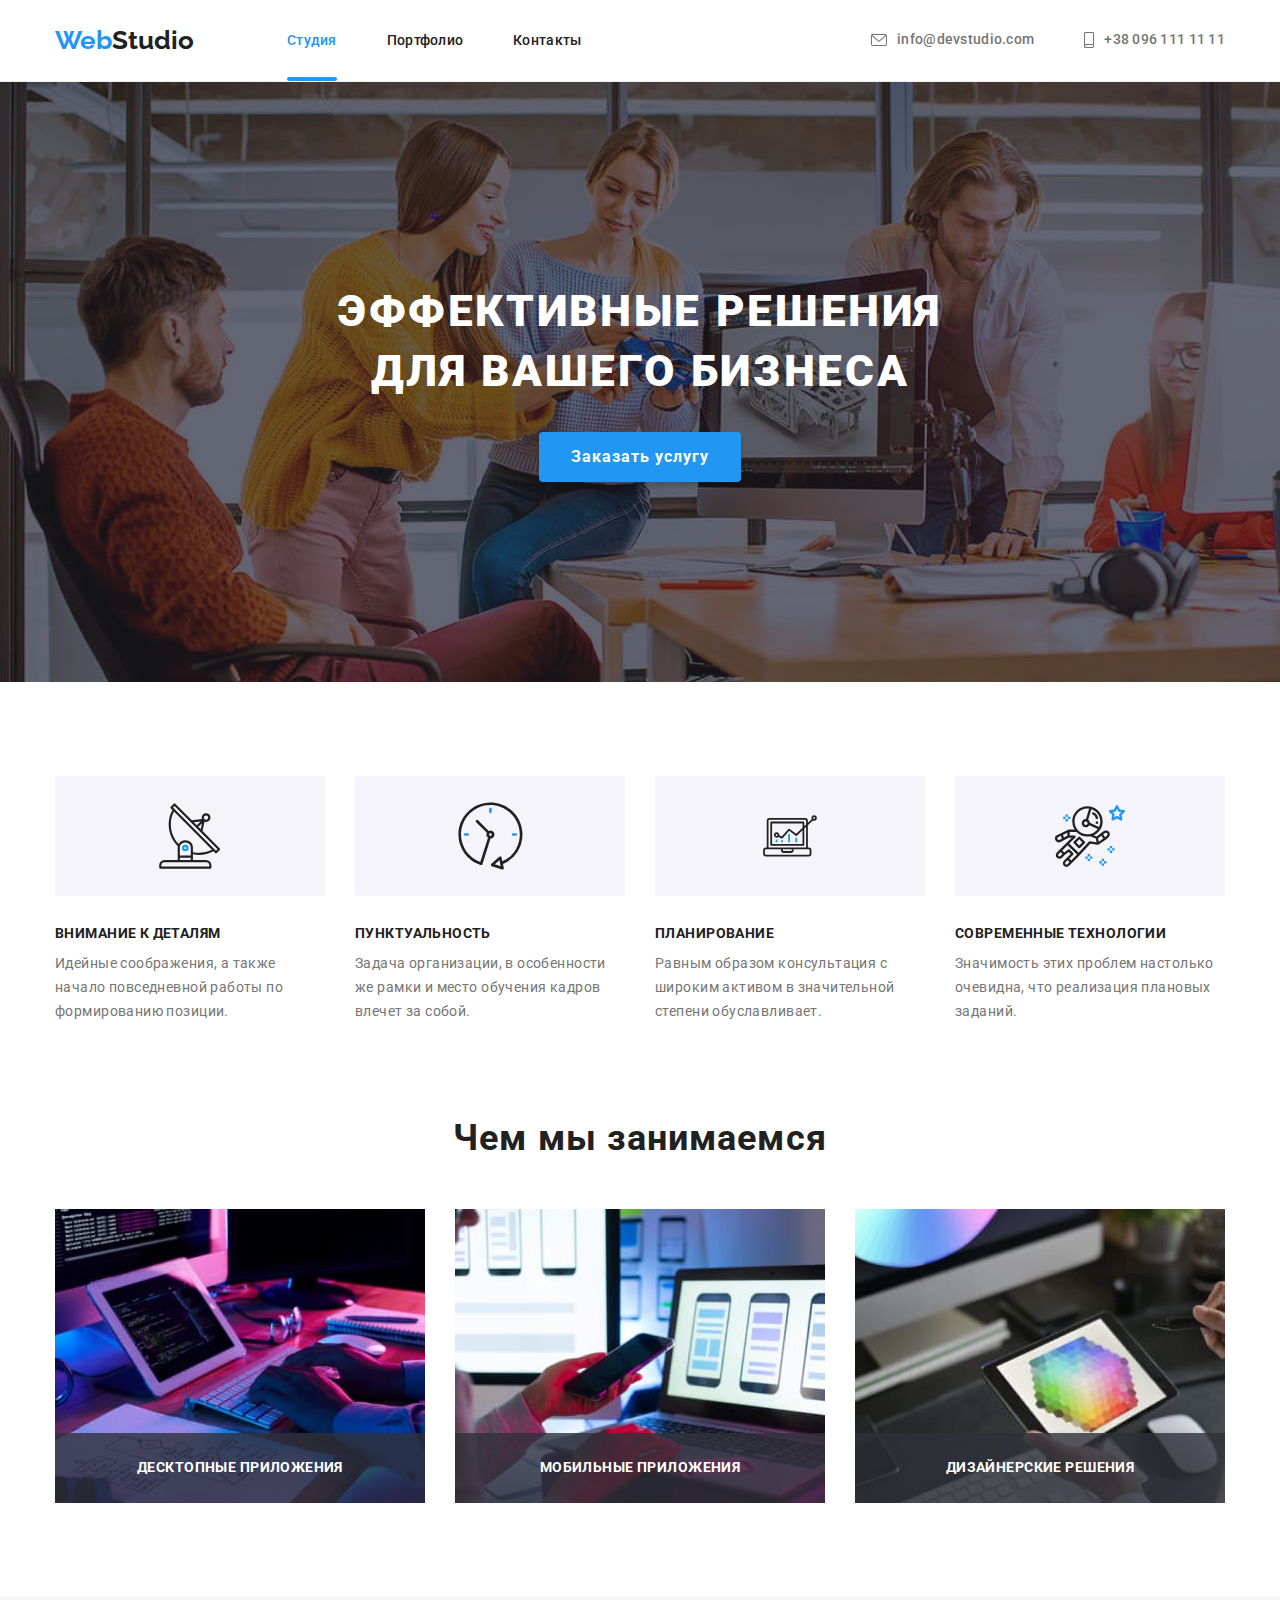
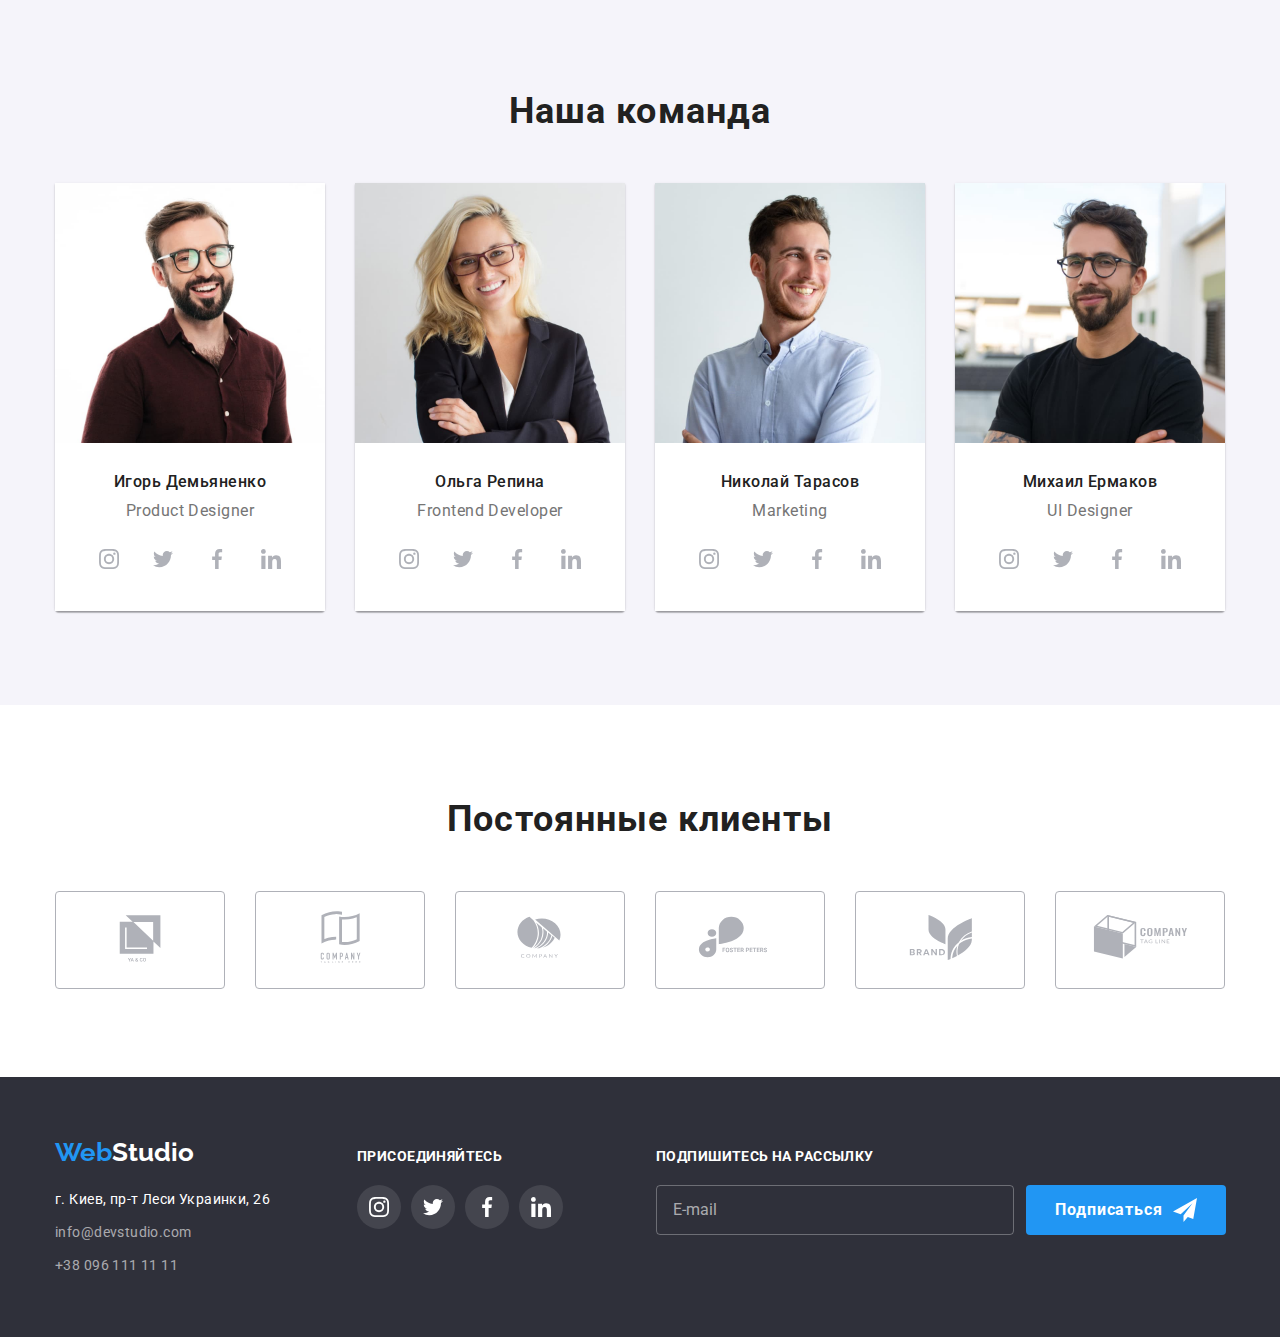
==== commit 7b9b79b6: "fixed" ====
--- a/index.html
+++ b/index.html
@@ -49,34 +49,45 @@
       <div class="backgrop is-hidden" data-backdrop>
       <div class="modal">
         <button class="modal-close-button" data-close-modal>
-          <svg class="modal-icon" width="14" height="14">
+          <svg class="modal-icon" width="16" height="16">
             <use href="./images/symbol-defs.svg#icon-close"></use>
           </svg>
         </button>
-        <form action="">
+        <form autocomplete="off">
           <h2 class="modal-form-header">Оставьте свои данные, мы вам перезвоним</h2>
           <div class="modal-form-field">
             <label for="name" class="modal-form-label">Имя</label>
-            <input type="text" name="name" id="name"/>
+            <input class="modal-form-input" type="text" name="name" id="name" />
+            <svg class="modal-form-icon" width="18px" height="18px">
+              <use href="./images/symbol-defs.svg#icon-person-black"></use>
+            </svg>
           </div>
           <div class="modal-form-field">
             <label for="tel" class="modal-form-label">Телефон</label>
-            <input type="text" name="tel" id="tel" />
+            <input class="modal-form-input" type="text" name="tel" id="tel" />
+            <svg class="modal-form-icon" width="18px" height="18px">
+              <use href="./images/symbol-defs.svg#icon-phone-black"></use>
+            </svg>
           </div>
           <div class="modal-form-field">
             <label for="email" class="modal-form-label">Почта</label>
-            <input type="text" name="email" id="email" />
+            <input class="modal-form-input" type="text" name="email" id="email" />
+            <svg class="modal-form-icon" width="18px" height="18px">
+              <use href="./images/symbol-defs.svg#icon-email-black"></use>
+            </svg>
           </div>
           <div class="modal-form-field">
           <label for="comment" class="modal-form-label">Комментарий</label>
-            <textarea name="comment" id="comment" cols="30" rows="10" placeholder="Введите текст"></textarea>
+            <textarea name="comment" id="comment" placeholder="Введите текст"></textarea>
           </div>
+
           <div class="modal-checkbox">
-            <label for="">
-              <input type="checkbox" />
-            Соглашаюсь с рассылкой и принимаю <a href="">Условия договора</a></label>
+            <input type="checkbox" id="checkbox" class="modal-checkbox-input" />
+            <span class="modal-checkbox-icon"></span>
+            <label class="modal-checkbox-label" for="checkbox">Соглашаюсь с рассылкой и принимаю <a class="modal-checkbox-link" href="">Условия договора</a></label>
           </div>
-          <button class="icon-button" type="submit">Подписаться</button>
+
+          <button class="modal-form-button" type="submit">Отправить</button>
         </form>
       </div>
     </div>
--- a/css/styles.css
+++ b/css/styles.css
@@ -196,6 +196,7 @@
 }
 .backgrop {
   position: fixed;
+  z-index: 1;
   top: 0;
   left: 0;
   width: 100%;
@@ -221,7 +222,6 @@
   padding: 40px;
   
   width: 528px;
-  height: 581px;
   padding: 40px;
   display: flex;
   justify-content: flex-end;
@@ -234,6 +234,9 @@
   position: absolute;
   top: 8px;
   right: 8px;
+  display: flex;
+  justify-items: center;
+
   border-radius: 50%;
   border: 1px solid rgba(0, 0, 0, 0.1);
   background-color: #ffffff;
@@ -243,17 +246,141 @@
   height: 30px;
 }
 
+.modal-close-button:active {
+  border: 1px solid var(--accent-color);
+}
+
 .modal-form-header {
   font-weight: 700;
   font-size: 20px;
   line-height: 1.15;
   color: var(--primary-text-color);
   letter-spacing: 0.03em;
+  margin-bottom: 12px;
 }
 
 .modal-form-field {
+  position: relative;
   display: flex;
   flex-direction: column;
+  font-weight: 400;
+  font-size: 12px;
+  line-height: 1.16;
+  letter-spacing: 0.01em;
+  color: #757575;
+  margin-bottom: 10px;
+}
+
+.modal-form-field textarea {
+  outline: none;
+  padding: 12px 16px;
+  resize: none;
+  width: 448px;
+  height: 120px;
+  border: 1px solid rgba(33, 33, 33, 0.2);
+  border-radius: 4px;
+  transition: border 250ms cubic-bezier(0.4, 0, 0.2, 1);
+}
+.modal-form-field textarea::placeholder {
+  font-weight: 400;
+  font-size: 12px;
+  line-height: 1.16;
+  letter-spacing: 0.01em;
+  color: rgba(117, 117, 117, 0.5);
+}
+
+.modal-form-label {
+  margin-bottom: 4px;
+}
+.modal-form-input {
+  outline: none;
+  display: block;
+  width: 448px;
+  height: 40px;
+  padding: 11px 40px;
+  border: 1px solid rgba(33, 33, 33, 0.2);
+  border-radius: 4px;
+  transition: border 250ms cubic-bezier(0.4, 0, 0.2, 1);
+}
+.modal-form-icon {
+  position: absolute;
+  top: 50%;
+  left: 12px;
+}
+.modal-form-input:focus,
+.modal-form-field textarea:focus {
+  border: 1px solid rgba(33, 150, 243, 1);
+}
+.modal-form-input:focus ~ .modal-form-icon {
+  fill: var(--accent-color);
+}
+
+
+.modal-form-button {
+  display: block;
+  background-color: var(--accent-color);
+  padding: 10px 28px;
+  width: 200px;
+  height: 50px;
+  margin: auto;
+  
+  color: #ffffff;
+  font-weight: 700;
+  font-size: 16px;
+  line-height: 1.87;
+  letter-spacing: 0.06em;
+  border: 0;
+  border-radius: 4px;
+  box-shadow: 0px 4px 4px rgba(0, 0, 0, 0.15);
+}
+.modal-checkbox {
+  margin-top: 20px;
+  margin-bottom: 30px;
+  display: flex;
+  justify-content: center;
+  align-items: center;
+}
+.modal-checkbox-input {
+  clip: rect(0 0 0 0);
+  clip-path: inset(50%);
+  height: 1px;
+  overflow: hidden;
+  position: absolute;
+  white-space: nowrap;
+  width: 1px;
+}
+.modal-checkbox-icon {
+  display: block;
+  width: 16px;
+  height: 15px;
+  border: 2px solid rgba(33, 33, 33, 1);
+  border-radius: 2px;
+  transition: background-image 250ms cubic-bezier(0.4, 0, 0.2, 1);
+}
+.modal-checkbox-input:checked + .modal-checkbox-icon {
+  background-color: #2196F3;
+  background-origin: border-box;
+  border-color: var(--accent-color);
+  background-image: url('../images/icon-check.svg');
+}
+.modal-checkbox-label {
+  font-weight: 400;
+  font-size: 14px;
+  line-height: 1.71px;
+  letter-spacing: 0.03em;
+  color: var(--secondary-text-color);
+  margin-left: 8px;
+
+  padding: 0;
+  margin-top: 0;
+  margin-bottom: 0;
+}
+
+.modal-checkbox-link {
+  font-family: inherit;
+  color: var(--accent-color);
+  margin: 0;
+  padding: 0;
 }
 
 /* -------------------------------------end Modal window---------- */
@@ -657,6 +784,7 @@
   border-radius: 4px;
   background-color: transparent;
   padding: 15px 16px;
+  color: #ffffff;
 }
 .footer-email-input::placeholder {
   font-weight: 400;
